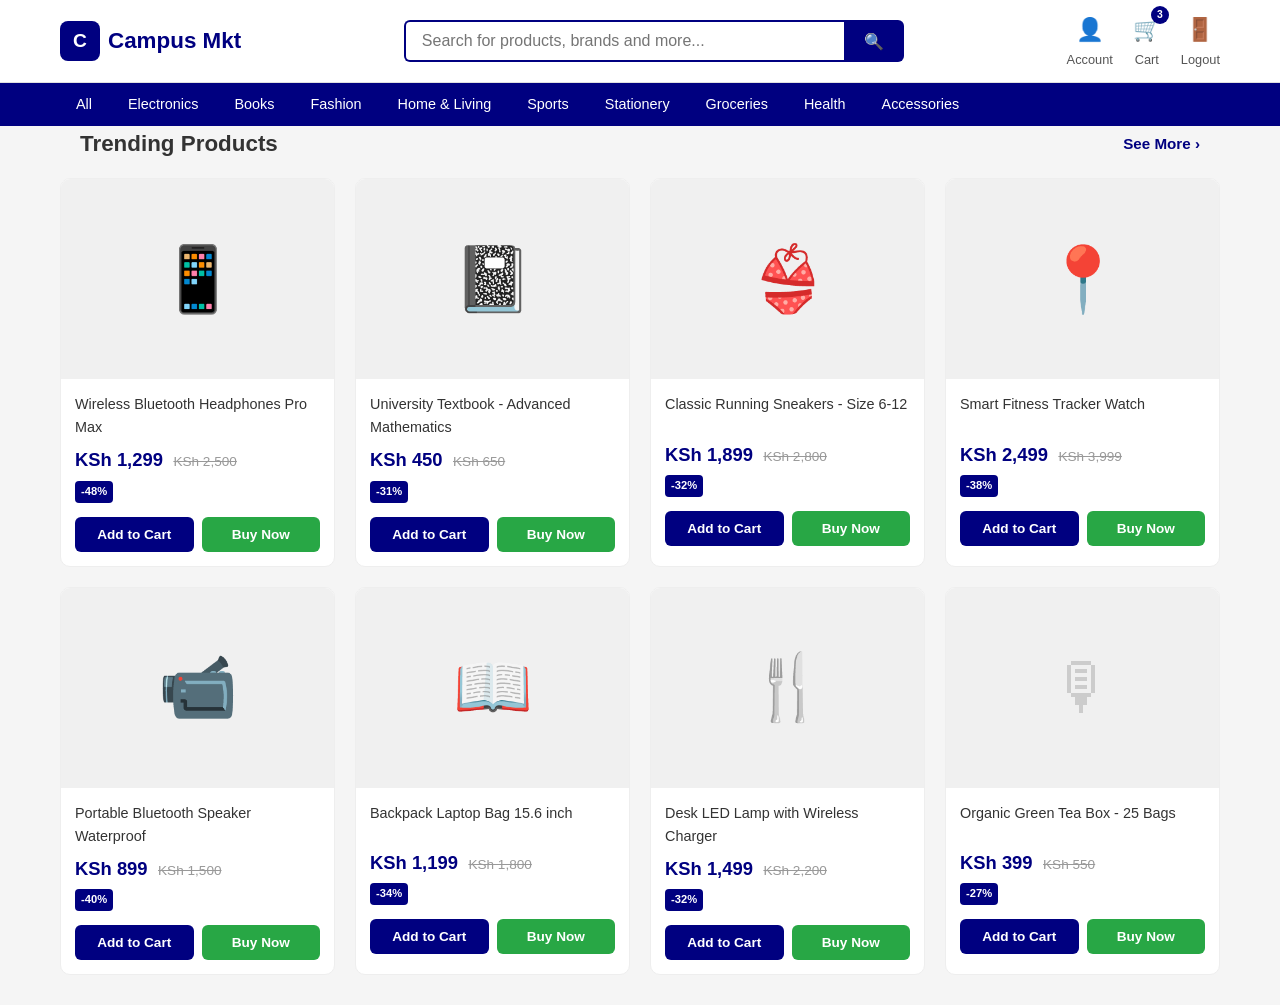
==== index.html @ e62d8bd2 "rename catalogue to index for vercel" ====
<!DOCTYPE html>
<html lang="en">
<head>
  <meta charset="UTF-8">
  <meta name="viewport" content="width=device-width, initial-scale=1.0">
  <title>Campus Marketplace</title>
  <link rel="stylesheet" href="styles.css">
</head>
<body>

  <!-- ===== TOP NAVIGATION ===== -->
  <nav class="top-nav">
    <div class="top-nav-inner">
      <a href="catalogue.html" class="nav-logo">
        <div class="logo-icon">C</div>
        <span class="logo-text">Campus Mkt</span>
      </a>
      <div class="nav-search">
        <input type="text" placeholder="Search for products, brands and more...">
        <button>&#128269;</button>
      </div>
      <div class="nav-actions">
        <a href="settings.html">
          <span class="icon">&#128100;</span>
          <span>Account</span>
        </a>
        <a href="checkout.html">
          <span class="icon">&#128722;</span>
          <span>Cart</span>
          <span class="badge">3</span>
        </a>
        <a href="logout.html">
          <span class="icon">&#128682;</span>
          <span>Logout</span>
        </a>
      </div>
    </div>
  </nav>

  <!-- ===== CATEGORY NAVIGATION ===== -->
  <div class="cat-nav">
    <div class="cat-nav-inner">
      <a href="#">All</a>
      <a href="#">Electronics</a>
      <a href="#">Books</a>
      <a href="#">Fashion</a>
      <a href="#">Home & Living</a>
      <a href="#">Sports</a>
      <a href="#">Stationery</a>
      <a href="#">Groceries</a>
      <a href="#">Health</a>
      <a href="#">Accessories</a>
    </div>
  </div>

  <!-- ===== HERO BANNER ===== -->

  <!-- ===== FEATURES ===== -->
   <!--
  <section class="features-section">
    <div class="features-grid">
      <div class="feature-card">
        <span class="feat-icon">&#128666;</span>
        <div class="feat-text">
          <h4>Free Campus Delivery</h4>
          <p>Same-day delivery within campus premises</p>
        </div>
      </div>
      <div class="feature-card">
        <span class="feat-icon">&#128737;</span>
        <div class="feat-text">
          <h4>Secure Payments</h4>
          <p>Safe and trusted payment methods</p>
        </div>
      </div>
      <div class="feature-card">
        <span class="feat-icon">&#128172;</span>
        <div class="feat-text">
          <h4>24/7 Support</h4>
          <p>Round-the-clock customer assistance</p>
        </div>
      </div>
    </div>
  </section>
-->
  <!-- ===== CATEGORIES ===== -->
   <!--
  <section class="categories-section">
    <div class="section-header">
      <h2>Shop by Category</h2>
      <a href="#">View All &#8250;</a>
    </div>
    <div class="category-grid">
      <div class="category-item">
        <div class="cat-icon">&#128187;</div>
        <div class="cat-name">Electronics</div>
      </div>
      <div class="category-item">
        <div class="cat-icon">&#128218;</div>
        <div class="cat-name">Books</div>
      </div>
      <div class="category-item">
        <div class="cat-icon">&#128085;</div>
        <div class="cat-name">Fashion</div>
      </div>
      <div class="category-item">
        <div class="cat-icon">&#128715;</div>
        <div class="cat-name">Home</div>
      </div>
      <div class="category-item">
        <div class="cat-icon">&#9889;</div>
        <div class="cat-name">Sports</div>
      </div>
      <div class="category-item">
        <div class="cat-icon">&#128393;</div>
        <div class="cat-name">Stationery</div>
      </div>
      <div class="category-item">
        <div class="cat-icon">&#129379;</div>
        <div class="cat-name">Groceries</div>
      </div>
      <div class="category-item">
        <div class="cat-icon">&#128148;</div>
        <div class="cat-name">Health</div>
      </div>
    </div>
  </section>
-->
  <!-- ===== TRENDING PRODUCTS ===== -->
  <section class="products-section" id="products">
    <div class="section-header">
      <h2>Trending Products</h2>
      <a href="#">See More &#8250;</a>
    </div>
    <div class="product-grid">
      <div class="product-card">
        <div class="product-img">&#128241;</div>
        <div class="product-info">
          <div class="product-title">Wireless Bluetooth Headphones Pro Max</div>
          <div>
            <span class="product-price">KSh 1,299</span>
            <span class="product-old-price">KSh 2,500</span>
          </div>
          <span class="product-discount">-48%</span>
        </div>
        <div class="product-actions">
          <button class="btn-add-cart">Add to Cart</button>
          <button class="btn-buy-now">Buy Now</button>
        </div>
      </div>
      <div class="product-card">
        <div class="product-img">&#128211;</div>
        <div class="product-info">
          <div class="product-title">University Textbook - Advanced Mathematics</div>
          <div>
            <span class="product-price">KSh 450</span>
            <span class="product-old-price">KSh 650</span>
          </div>
          <span class="product-discount">-31%</span>
        </div>
        <div class="product-actions">
          <button class="btn-add-cart">Add to Cart</button>
          <button class="btn-buy-now">Buy Now</button>
        </div>
      </div>
      <div class="product-card">
        <div class="product-img">&#128089;</div>
        <div class="product-info">
          <div class="product-title">Classic Running Sneakers - Size 6-12</div>
          <div>
            <span class="product-price">KSh 1,899</span>
            <span class="product-old-price">KSh 2,800</span>
          </div>
          <span class="product-discount">-32%</span>
        </div>
        <div class="product-actions">
          <button class="btn-add-cart">Add to Cart</button>
          <button class="btn-buy-now">Buy Now</button>
        </div>
      </div>
      <div class="product-card">
        <div class="product-img">&#128205;</div>
        <div class="product-info">
          <div class="product-title">Smart Fitness Tracker Watch</div>
          <div>
            <span class="product-price">KSh 2,499</span>
            <span class="product-old-price">KSh 3,999</span>
          </div>
          <span class="product-discount">-38%</span>
        </div>
        <div class="product-actions">
          <button class="btn-add-cart">Add to Cart</button>
          <button class="btn-buy-now">Buy Now</button>
        </div>
      </div>
      <div class="product-card">
        <div class="product-img">&#128249;</div>
        <div class="product-info">
          <div class="product-title">Portable Bluetooth Speaker Waterproof</div>
          <div>
            <span class="product-price">KSh 899</span>
            <span class="product-old-price">KSh 1,500</span>
          </div>
          <span class="product-discount">-40%</span>
        </div>
        <div class="product-actions">
          <button class="btn-add-cart">Add to Cart</button>
          <button class="btn-buy-now">Buy Now</button>
        </div>
      </div>
      <div class="product-card">
        <div class="product-img">&#128214;</div>
        <div class="product-info">
          <div class="product-title">Backpack Laptop Bag 15.6 inch</div>
          <div>
            <span class="product-price">KSh 1,199</span>
            <span class="product-old-price">KSh 1,800</span>
          </div>
          <span class="product-discount">-34%</span>
        </div>
        <div class="product-actions">
          <button class="btn-add-cart">Add to Cart</button>
          <button class="btn-buy-now">Buy Now</button>
        </div>
      </div>
      <div class="product-card">
        <div class="product-img">&#127860;</div>
        <div class="product-info">
          <div class="product-title">Desk LED Lamp with Wireless Charger</div>
          <div>
            <span class="product-price">KSh 1,499</span>
            <span class="product-old-price">KSh 2,200</span>
          </div>
          <span class="product-discount">-32%</span>
        </div>
        <div class="product-actions">
          <button class="btn-add-cart">Add to Cart</button>
          <button class="btn-buy-now">Buy Now</button>
        </div>
      </div>
      <div class="product-card">
        <div class="product-img">&#127897;</div>
        <div class="product-info">
          <div class="product-title">Organic Green Tea Box - 25 Bags</div>
          <div>
            <span class="product-price">KSh 399</span>
            <span class="product-old-price">KSh 550</span>
          </div>
          <span class="product-discount">-27%</span>
        </div>
        <div class="product-actions">
          <button class="btn-add-cart">Add to Cart</button>
          <button class="btn-buy-now">Buy Now</button>
        </div>
      </div>
    </div>
  </section>

  <!-- ===== FOOTER ===== -->
   <!--
  <footer class="site-footer">
    <div class="footer-inner">
      <div class="footer-col">
        <h4>Shop</h4>
        <ul>
          <li><a href="#">New Arrivals</a></li>
          <li><a href="#">Best Sellers</a></li>
          <li><a href="#">Discounts</a></li>
          <li><a href="#">Gift Cards</a></li>
        </ul>
      </div>
      <div class="footer-col">
        <h4>Help</h4>
        <ul>
          <li><a href="#">Shipping & Delivery</a></li>
          <li><a href="#">Returns</a></li>
          <li><a href="#">Track Order</a></li>
          <li><a href="#">FAQ</a></li>
        </ul>
      </div>
      <div class="footer-col">
        <h4>Account</h4>
        <ul>
          <li><a href="settings.html">My Account</a></li>
          <li><a href="checkout.html">Orders</a></li>
          <li><a href="settings.html">Addresses</a></li>
          <li><a href="logout.html">Log Out</a></li>
        </ul>
      </div>
      <div class="footer-col">
        <h4>About</h4>
        <ul>
          <li><a href="#">About Us</a></li>
          <li><a href="#">Careers</a></li>
          <li><a href="#">Blog</a></li>
          <li><a href="#">Contact</a></li>
        </ul>
      </div>
    </div>
    <div class="footer-bottom">
      &copy; 2026 Campus Marketplace. All rights reserved.
    </div>
  </footer>
-->
</body>
</html>
---- styles.css ----
/* ============================================
   Campus Marketplace — Shared Styles
   Inspired by Jumia.com
   ============================================ */

/* --- Reset & Base --- */
*, *::before, *::after {
  margin: 0;
  padding: 0;
  box-sizing: border-box;
}

html {
  font-size: 16px;
  scroll-behavior: smooth;
}

body {
  font-family: 'Segoe UI', Tahoma, Geneva, Verdana, sans-serif;
  background-color: #f5f5f5;
  color: #333;
  line-height: 1.6;
  min-height: 100vh;
}

a {
  text-decoration: none;
  color: inherit;
}

ul {
  list-style: none;
}

img {
  max-width: 100%;
  display: block;
}

button {
  cursor: pointer;
  border: none;
  font-family: inherit;
}

input, select, textarea {
  font-family: inherit;
  font-size: 1rem;
}

/* --- Top Navigation Bar --- */
.top-nav {
  background-color: #fff;
  border-bottom: 1px solid #e0e0e0;
  position: sticky;
  top: 0;
  z-index: 1000;
}

.top-nav-inner {
  max-width: 1200px;
  margin: 0 auto;
  display: flex;
  align-items: center;
  justify-content: space-between;
  padding: 12px 20px;
  gap: 20px;
}

.nav-logo {
  display: flex;
  align-items: center;
  gap: 8px;
  flex-shrink: 0;
}

.nav-logo .logo-icon {
  width: 40px;
  height: 40px;
  background-color: #000080;
  border-radius: 8px;
  display: flex;
  align-items: center;
  justify-content: center;
  color: #fff;
  font-weight: 700;
  font-size: 1.2rem;
}

.nav-logo .logo-text {
  font-size: 1.4rem;
  font-weight: 700;
  color: #000080;
}

.nav-search {
  flex: 1;
  max-width: 500px;
  display: flex;
}

.nav-search input {
  flex: 1;
  padding: 10px 16px;
  border: 2px solid #000080;
  border-right: none;
  border-radius: 6px 0 0 6px;
  outline: none;
}

.nav-search button {
  padding: 10px 20px;
  background-color: #000080;
  color: #fff;
  border-radius: 0 6px 6px 0;
  font-size: 1rem;
  transition: background 0.2s;
}

.nav-search button:hover {
  background-color: #000080;
}

.nav-actions {
  display: flex;
  align-items: center;
  gap: 20px;
  flex-shrink: 0;
}

.nav-actions a {
  display: flex;
  flex-direction: column;
  align-items: center;
  font-size: 0.8rem;
  color: #555;
  transition: color 0.2s;
  position: relative;
}

.nav-actions a:hover {
  color: #000080;
}

.nav-actions a .icon {
  font-size: 1.4rem;
  margin-bottom: 2px;
}

.nav-actions a .badge {
  position: absolute;
  top: -6px;
  right: -8px;
  background-color: #000080;
  color: #fff;
  font-size: 0.65rem;
  font-weight: 700;
  width: 18px;
  height: 18px;
  border-radius: 50%;
  display: flex;
  align-items: center;
  justify-content: center;
}

/* --- Secondary Nav (Categories) --- */
.cat-nav {
  background-color: #000080;
}

.cat-nav-inner {
  max-width: 1200px;
  margin: 0 auto;
  padding: 0 20px;
  display: flex;
  align-items: center;
  gap: 4px;
  overflow-x: auto;
}

.cat-nav a {
  color: #fff;
  padding: 10px 16px;
  font-size: 0.9rem;
  font-weight: 500;
  white-space: nowrap;
  transition: background 0.2s;
}

.cat-nav a:hover {
  background-color: rgba(255,255,255,0.2);
}

/* --- Hero Banner --- */
/*
.hero {
  max-width: 1200px;
  margin: 20px auto;
  padding: 0 20px;
}

.hero-slider {
  display: flex;
  border-radius: 12px;
  overflow: hidden;
  position: relative;
  height: 320px;
  background: linear-gradient(135deg, #000080 0%, #ff8a3d 50%, #ffb366 100%);
  align-items: center;
  justify-content: center;
}

.hero-content {
  text-align: center;
  color: #fff;
  padding: 40px;
}

.hero-content h1 {
  font-size: 2.8rem;
  font-weight: 800;
  margin-bottom: 12px;
  text-shadow: 0 2px 8px rgba(0,0,0,0.2);
}

.hero-content p {
  font-size: 1.2rem;
  margin-bottom: 24px;
  opacity: 0.95;
}

.hero-btn {
  display: inline-block;
  padding: 14px 36px;
  background-color: #fff;
  color: #000080;
  border-radius: 30px;
  font-weight: 700;
  font-size: 1rem;
  transition: transform 0.2s, box-shadow 0.2s;
}

.hero-btn:hover {
  transform: translateY(-2px);
  box-shadow: 0 6px 20px rgba(0,0,0,0.15);
}
  */
/* --- Section Titles --- */
.section-header {
  max-width: 1200px;
  margin: 0 auto;
  padding: 0 20px;
  display: flex;
  align-items: center;
  justify-content: space-between;
  margin-bottom: 16px;
}

.section-header h2 {
  font-size: 1.4rem;
  font-weight: 700;
  color: #333;
}

.section-header a {
  color: #000080;
  font-size: 0.95rem;
  font-weight: 600;
}

/* --- Product Grid --- */
.products-section {
  max-width: 1200px;
  margin: 0 auto 30px;
  padding: 0 20px;
}

.product-grid {
  display: grid;
  grid-template-columns: repeat(auto-fill, minmax(220px, 1fr));
  gap: 20px;
}

.product-card {
  background-color: #fff;
  border-radius: 10px;
  overflow: hidden;
  transition: transform 0.2s, box-shadow 0.2s;
  border: 1px solid #eee;
}

.product-card:hover {
  transform: translateY(-4px);
  box-shadow: 0 8px 24px rgba(0,0,0,0.1);
}

.product-card .product-img {
  width: 100%;
  height: 200px;
  object-fit: cover;
  background-color: #f0f0f0;
  display: flex;
  align-items: center;
  justify-content: center;
  font-size: 4rem;
  color: #ccc;
}

.product-card .product-info {
  padding: 14px;
}

.product-card .product-title {
  font-size: 0.9rem;
  color: #333;
  margin-bottom: 6px;
  display: -webkit-box;
  
  -webkit-box-orient: vertical;
  overflow: hidden;
  min-height: 2.8em;
}

.product-card .product-price {
  font-size: 1.15rem;
  font-weight: 700;
  color: #000080;
}

.product-card .product-old-price {
  font-size: 0.85rem;
  color: #999;
  text-decoration: line-through;
  margin-left: 6px;
}

.product-card .product-discount {
  display: inline-block;
  background-color: #000080;
  color: #fff;
  font-size: 0.7rem;
  font-weight: 700;
  padding: 2px 6px;
  border-radius: 4px;
  margin-top: 6px;
}

.product-card .product-actions {
  padding: 0 14px 14px;
  display: flex;
  gap: 8px;
}

.btn-add-cart {
  flex: 1;
  padding: 10px;
  background-color: #000080;
  color: #fff;
  border-radius: 6px;
  font-weight: 600;
  font-size: 0.85rem;
  transition: background 0.2s;
}

.btn-add-cart:hover {
  background-color: #e04d05;
}

.btn-buy-now {
  flex: 1;
  padding: 10px;
  background-color: #28a745;
  color: #fff;
  border-radius: 6px;
  font-weight: 600;
  font-size: 0.85rem;
  transition: background 0.2s;
}

.btn-buy-now:hover {
  background-color: #218838;
}

/* --- Categories Section --- */
.categories-section {
  max-width: 1200px;
  margin: 0 auto 30px;
  padding: 0 20px;
}

.category-grid {
  display: grid;
  grid-template-columns: repeat(auto-fill, minmax(150px, 1fr));
  gap: 16px;
}

.category-item {
  background-color: #fff;
  border-radius: 10px;
  padding: 20px 10px;
  text-align: center;
  border: 1px solid #eee;
  transition: transform 0.2s, box-shadow 0.2s;
  cursor: pointer;
}

.category-item:hover {
  transform: translateY(-3px);
  box-shadow: 0 6px 18px rgba(0,0,0,0.08);
  border-color: #000080;
}

.category-item .cat-icon {
  font-size: 2.5rem;
  margin-bottom: 8px;
}

.category-item .cat-name {
  font-size: 0.85rem;
  font-weight: 600;
  color: #333;
}

/* --- Features Banner --- */
.features-section {
  max-width: 1200px;
  margin: 0 auto 30px;
  padding: 0 20px;
}

.features-grid {
  display: grid;
  grid-template-columns: repeat(auto-fit, minmax(250px, 1fr));
  gap: 20px;
}

.feature-card {
  background-color: #fff;
  border-radius: 10px;
  padding: 24px;
  display: flex;
  align-items: center;
  gap: 16px;
  border: 1px solid #eee;
}

.feature-card .feat-icon {
  font-size: 2.2rem;
  flex-shrink: 0;
}

.feature-card .feat-text h4 {
  font-size: 1rem;
  font-weight: 700;
  margin-bottom: 4px;
}

.feature-card .feat-text p {
  font-size: 0.85rem;
  color: #777;
}

/* --- Footer --- */
/*
.site-footer {
  background-color: #2d2d2d;
  color: #ccc;
  margin-top: 40px;
}

.footer-inner {
  max-width: 1200px;
  margin: 0 auto;
  padding: 40px 20px;
  display: grid;
  grid-template-columns: repeat(auto-fit, minmax(200px, 1fr));
  gap: 30px;
}

.footer-col h4 {
  color: #fff;
  font-size: 1rem;
  margin-bottom: 16px;
}

.footer-col ul li {
  margin-bottom: 8px;
}

.footer-col ul li a {
  color: #aaa;
  font-size: 0.85rem;
  transition: color 0.2s;
}

.footer-col ul li a:hover {
  color: #000080;
}

.footer-bottom {
  border-top: 1px solid #444;
  text-align: center;
  padding: 16px 20px;
  font-size: 0.85rem;
  color: #888;
}
*/

/* checkout*/

/* --- Checkout Page Styles --- */
.checkout-layout {
  max-width: 1200px;
  margin: 20px auto;
  padding: 0 20px;
  display: grid;
  grid-template-columns: 1fr 380px;
  gap: 24px;
  align-items: start;
}

.checkout-main {
  background-color: #fff;
  border-radius: 10px;
  padding: 28px;
  border: 1px solid #eee;
}

.checkout-main h2 {
  font-size: 1.3rem;
  font-weight: 700;
  margin-bottom: 20px;
  padding-bottom: 12px;
  border-bottom: 2px solid #f0f0f0;
}
.checkout-img{
width: 100px;
height: 100px;
}
.form-group {
  margin-bottom: 18px;
}

.form-group label {
  display: block;
  font-weight: 600;
  font-size: 0.9rem;
  margin-bottom: 6px;
  color: #444;
}

.form-group input,
.form-group select,
.form-group textarea {
  width: 100%;
  padding: 12px 14px;
  border: 2px solid #e0e0e0;
  border-radius: 8px;
  outline: none;
  transition: border-color 0.2s;
}

.form-group input:focus,
.form-group select:focus,
.form-group textarea:focus {
  border-color: #000080;
}

.form-row {
  display: grid;
  grid-template-columns: 1fr 1fr;
  gap: 16px;
}

.checkout-sidebar {
  background-color: #fff;
  border-radius: 10px;
  padding: 24px;
  border: 1px solid #eee;
  position: sticky;
  top: 90px;
}

.checkout-sidebar h3 {
  font-size: 1.1rem;
  font-weight: 700;
  margin-bottom: 16px;
}

.order-item {
  display: flex;
  gap: 12px;
  padding: 12px 0;
  border-bottom: 1px solid #f0f0f0;
}

.order-item .oi-img {
  width: 60px;
  height: 60px;
  background-color: #f0f0f0;
  border-radius: 8px;
  display: flex;
  align-items: center;
  justify-content: center;
  font-size: 1.8rem;
  color: #ccc;
  flex-shrink: 0;
}

.order-item .oi-details {
  flex: 1;
}

.order-item .oi-title {
  font-size: 0.85rem;
  font-weight: 600;
  margin-bottom: 2px;
}

.order-item .oi-qty {
  font-size: 0.8rem;
  color: #888;
}

.order-item .oi-price {
  font-size: 0.9rem;
  font-weight: 700;
  color: #000080;
}

.summary-row {
  display: flex;
  justify-content: space-between;
  padding: 8px 0;
  font-size: 0.9rem;
  color: #555;
}

.summary-row.total {
  font-size: 1.15rem;
  font-weight: 700;
  color: #333;
  border-top: 2px solid #f0f0f0;
  padding-top: 12px;
  margin-top: 8px;
}

.summary-row.total .price {
  color: #000080;
}

.btn-checkout {
  width: 100%;
  padding: 14px;
  background-color: #000080;
  color: #fff;
  border-radius: 8px;
  font-size: 1.05rem;
  font-weight: 700;
  margin-top: 20px;
  transition: background 0.2s;
}

.btn-checkout:hover {
  background-color: #e04d05;
}

.payment-methods {
  display: flex;
  gap: 10px;
  margin-top: 16px;
}

.payment-methods label {
  flex: 1;
  display: flex;
  align-items: center;
  justify-content: center;
  gap: 6px;
  padding: 10px;
  border: 2px solid #e0e0e0;
  border-radius: 8px;
  cursor: pointer;
  font-size: 0.85rem;
  font-weight: 600;
  transition: border-color 0.2s;
}

.payment-methods label:hover,
.payment-methods input:checked + label {
  border-color: #000080;
  background-color: #fff5f0;
}



  .checkout-layout {
    grid-template-columns: 1fr;
  }

  .checkout-sidebar {
    position: static;
  }


/*settings*/

/* --- Settings Page Styles --- */
.settings-layout {
  max-width: 900px;
  margin: 20px auto;
  padding: 0 20px;
}

.settings-card {
  background-color: #fff;
  border-radius: 10px;
  border: 1px solid #eee;
  overflow: hidden;
  margin-bottom: 20px;
}

.settings-tabs {
  display: flex;
  background-color: #f8f8f8;
  border-bottom: 1px solid #eee;
  overflow-x: auto;
}

.settings-tabs button {
  padding: 14px 24px;
  font-size: 0.9rem;
  font-weight: 600;
  color: #666;
  background: none;
  border-bottom: 3px solid transparent;
  transition: color 0.2s, border-color 0.2s;
  white-space: nowrap;
}

.settings-tabs button.active,
.settings-tabs button:hover {
  color: #000080;
  border-bottom-color: #000080;
}

.settings-body {
  padding: 28px;
}

.settings-body h3 {
  font-size: 1.1rem;
  font-weight: 700;
  margin-bottom: 20px;
}

.profile-header {
  display: flex;
  align-items: center;
  gap: 20px;
  margin-bottom: 28px;
}

.profile-avatar {
  width: 80px;
  height: 80px;
  background-color: #000080;
  border-radius: 50%;
  display: flex;
  align-items: center;
  justify-content: center;
  color: #fff;
  font-size: 2rem;
  font-weight: 700;
  flex-shrink: 0;
}

.profile-details h3 {
  margin-bottom: 4px;
}

.profile-details p {
  color: #888;
  font-size: 0.9rem;
}

.toggle-row {
  display: flex;
  align-items: center;
  justify-content: space-between;
  padding: 16px 0;
  border-bottom: 1px solid #f0f0f0;
}

.toggle-row:last-child {
  border-bottom: none;
}

.toggle-row .toggle-info h4 {
  font-size: 0.95rem;
  font-weight: 600;
  margin-bottom: 2px;
}

.toggle-row .toggle-info p {
  font-size: 0.82rem;
  color: #888;
}

.toggle-switch {
  position: relative;
  width: 48px;
  height: 26px;
  flex-shrink: 0;
}

.toggle-switch input {
  opacity: 0;
  width: 0;
  height: 0;
}

.toggle-switch .slider {
  position: absolute;
  inset: 0;
  background-color: #ccc;
  border-radius: 26px;
  cursor: pointer;
  transition: background 0.3s;
}

.toggle-switch .slider::before {
  content: '';
  position: absolute;
  width: 20px;
  height: 20px;
  background-color: #fff;
  border-radius: 50%;
  top: 3px;
  left: 3px;
  transition: transform 0.3s;
}

.toggle-switch input:checked + .slider {
  background-color: #000080;
}

.toggle-switch input:checked + .slider::before {
  transform: translateX(22px);
}

.btn-save {
  display: inline-block;
  padding: 12px 32px;
  background-color: #000080;
  color: #fff;
  border-radius: 8px;
  font-weight: 700;
  font-size: 0.95rem;
  margin-top: 20px;
  transition: background 0.2s;
}

.btn-save:hover {
  background-color: #e04d05;
}
/*  Logout Page Style */

.logout-page {
  display: flex;
  align-items: center;
  justify-content: center;
  min-height: calc(100vh - 160px);
  padding: 20px;
}

.logout-card {
  background-color: #fff;
  border-radius: 12px;
  padding: 48px 40px;
  text-align: center;
  max-width: 440px;
  width: 100%;
  border: 1px solid #eee;
  box-shadow: 0 4px 20px rgba(0,0,0,0.06);
}

.logout-icon {
  font-size: 4rem;
  margin-bottom: 16px;
}

.logout-card h1 {
  font-size: 1.6rem;
  font-weight: 700;
  margin-bottom: 10px;
  color: #333;
}

.logout-card p {
  color: #777;
  font-size: 0.95rem;
  margin-bottom: 28px;
  line-height: 1.6;
}

.logout-actions {
  display: flex;
  gap: 12px;
  justify-content: center;
}

.btn-logout-confirm {
  padding: 14px 36px;
  background-color: #000080;
  color: #fff;
  border-radius: 8px;
  font-weight: 700;
  font-size: 1rem;
  transition: background 0.2s;
}

.btn-logout-confirm:hover {
  background-color: #0606d3;
}

.btn-cancel {
  padding: 14px 36px;
  background-color: #f0f0f0;
  color: #555;
  border-radius: 8px;
  font-weight: 700;
  font-size: 1rem;
  transition: background 0.2s;
}

.btn-cancel:hover {
  background-color: #e0e0e0;
}

/* --- Responsive --- */
@media (max-width: 768px) {
  .top-nav-inner {
    flex-wrap: wrap;
  }

  .nav-search {
    order: 3;
    max-width: 100%;
    width: 100%;
  }

  .hero-slider {
    height: 220px;
  }

  .hero-content h1 {
    font-size: 1.8rem;
  }
/*
  .checkout-layout {
    grid-template-columns: 1fr;
  }

  .checkout-sidebar {
    position: static;
  }
*/
  .form-row {
    grid-template-columns: 1fr;
  }

  .product-grid {
    grid-template-columns: repeat(auto-fill, minmax(160px, 1fr));
  }
}
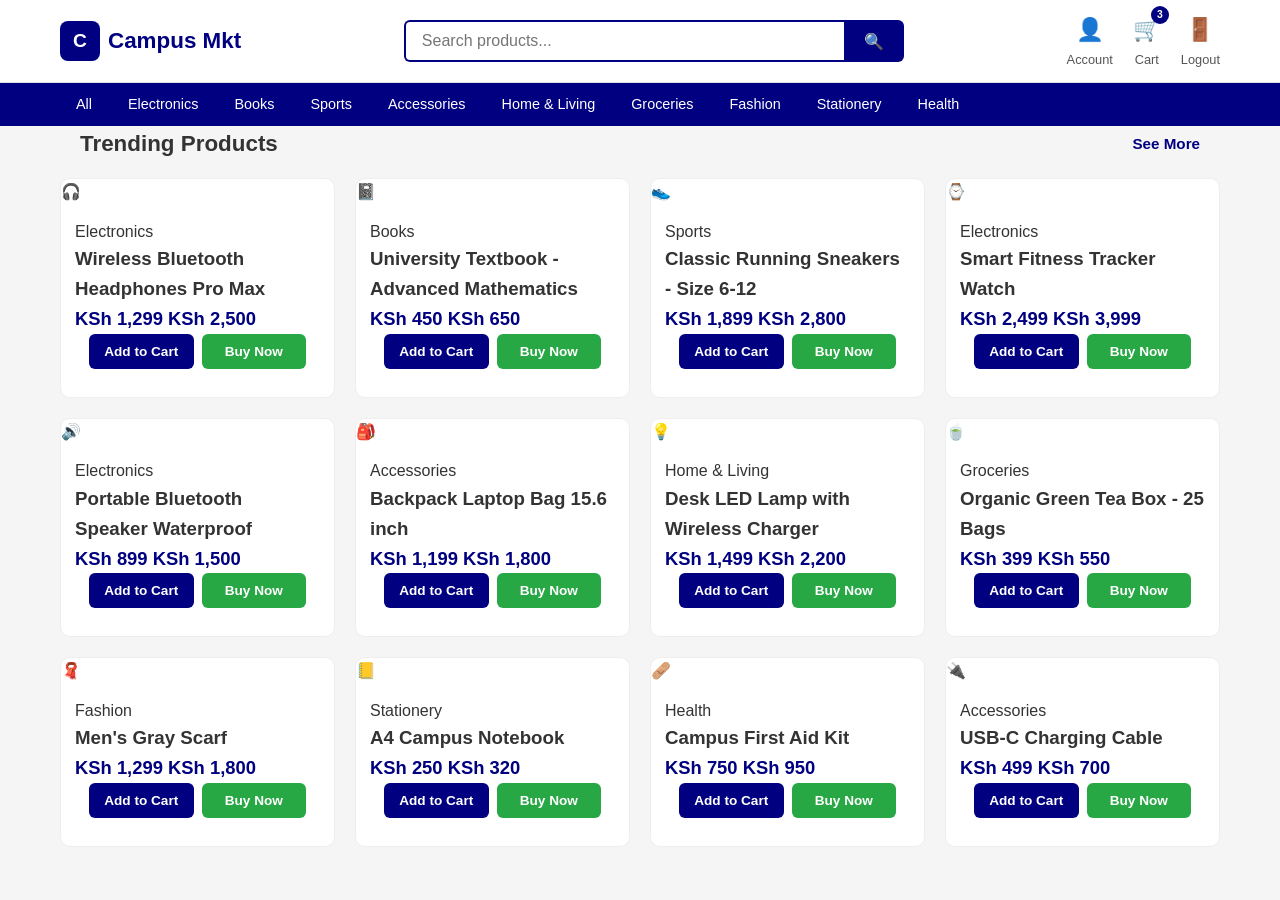
==== commit 639e72c9: ".." ====
--- a/index.html
+++ b/index.html
@@ -11,12 +11,16 @@
   <!-- ===== TOP NAVIGATION ===== -->
   <nav class="top-nav">
     <div class="top-nav-inner">
-      <a href="catalogue.html" class="nav-logo">
+      <a href="index.html" class="nav-logo">
         <div class="logo-icon">C</div>
         <span class="logo-text">Campus Mkt</span>
       </a>
       <div class="nav-search">
-        <input type="text" placeholder="Search for products, brands and more...">
+        <input
+        type="search"
+        placeholder="Search products..."
+        aria-label="Search products"
+    >
         <button>&#128269;</button>
       </div>
       <div class="nav-actions">
@@ -40,16 +44,16 @@
   <!-- ===== CATEGORY NAVIGATION ===== -->
   <div class="cat-nav">
     <div class="cat-nav-inner">
-      <a href="#">All</a>
-      <a href="#">Electronics</a>
-      <a href="#">Books</a>
-      <a href="#">Fashion</a>
-      <a href="#">Home & Living</a>
-      <a href="#">Sports</a>
-      <a href="#">Stationery</a>
-      <a href="#">Groceries</a>
-      <a href="#">Health</a>
-      <a href="#">Accessories</a>
+      <a href="#" data-category="All">All</a>
+      <a href="#" data-category="Electronics">Electronics</a>
+      <a href="#" data-category="Books">Books</a>
+      <a href="#" data-category="Sports">Sports</a>
+      <a href="#" data-category="Accessories">Accessories</a>
+      <a href="#" data-category="Home & Living">Home & Living</a>
+      <a href="#" data-category="Groceries">Groceries</a>
+      <a href="#" data-category="Fashion">Fashion</a>
+      <a href="#" data-category="Stationery">Stationery</a>
+      <a href="#" data-category="Health">Health</a>
     </div>
   </div>
 
@@ -130,177 +134,13 @@
   <section class="products-section" id="products">
     <div class="section-header">
       <h2>Trending Products</h2>
-      <a href="#">See More &#8250;</a>
+      <a href="#products">See More </a>
     </div>
-    <div class="product-grid">
-      <div class="product-card">
-        <div class="product-img">&#128241;</div>
-        <div class="product-info">
-          <div class="product-title">Wireless Bluetooth Headphones Pro Max</div>
-          <div>
-            <span class="product-price">KSh 1,299</span>
-            <span class="product-old-price">KSh 2,500</span>
-          </div>
-          <span class="product-discount">-48%</span>
-        </div>
-        <div class="product-actions">
-          <button class="btn-add-cart">Add to Cart</button>
-          <button class="btn-buy-now">Buy Now</button>
-        </div>
-      </div>
-      <div class="product-card">
-        <div class="product-img">&#128211;</div>
-        <div class="product-info">
-          <div class="product-title">University Textbook - Advanced Mathematics</div>
-          <div>
-            <span class="product-price">KSh 450</span>
-            <span class="product-old-price">KSh 650</span>
-          </div>
-          <span class="product-discount">-31%</span>
-        </div>
-        <div class="product-actions">
-          <button class="btn-add-cart">Add to Cart</button>
-          <button class="btn-buy-now">Buy Now</button>
-        </div>
-      </div>
-      <div class="product-card">
-        <div class="product-img">&#128089;</div>
-        <div class="product-info">
-          <div class="product-title">Classic Running Sneakers - Size 6-12</div>
-          <div>
-            <span class="product-price">KSh 1,899</span>
-            <span class="product-old-price">KSh 2,800</span>
-          </div>
-          <span class="product-discount">-32%</span>
-        </div>
-        <div class="product-actions">
-          <button class="btn-add-cart">Add to Cart</button>
-          <button class="btn-buy-now">Buy Now</button>
-        </div>
-      </div>
-      <div class="product-card">
-        <div class="product-img">&#128205;</div>
-        <div class="product-info">
-          <div class="product-title">Smart Fitness Tracker Watch</div>
-          <div>
-            <span class="product-price">KSh 2,499</span>
-            <span class="product-old-price">KSh 3,999</span>
-          </div>
-          <span class="product-discount">-38%</span>
-        </div>
-        <div class="product-actions">
-          <button class="btn-add-cart">Add to Cart</button>
-          <button class="btn-buy-now">Buy Now</button>
-        </div>
-      </div>
-      <div class="product-card">
-        <div class="product-img">&#128249;</div>
-        <div class="product-info">
-          <div class="product-title">Portable Bluetooth Speaker Waterproof</div>
-          <div>
-            <span class="product-price">KSh 899</span>
-            <span class="product-old-price">KSh 1,500</span>
-          </div>
-          <span class="product-discount">-40%</span>
-        </div>
-        <div class="product-actions">
-          <button class="btn-add-cart">Add to Cart</button>
-          <button class="btn-buy-now">Buy Now</button>
-        </div>
-      </div>
-      <div class="product-card">
-        <div class="product-img">&#128214;</div>
-        <div class="product-info">
-          <div class="product-title">Backpack Laptop Bag 15.6 inch</div>
-          <div>
-            <span class="product-price">KSh 1,199</span>
-            <span class="product-old-price">KSh 1,800</span>
-          </div>
-          <span class="product-discount">-34%</span>
-        </div>
-        <div class="product-actions">
-          <button class="btn-add-cart">Add to Cart</button>
-          <button class="btn-buy-now">Buy Now</button>
-        </div>
-      </div>
-      <div class="product-card">
-        <div class="product-img">&#127860;</div>
-        <div class="product-info">
-          <div class="product-title">Desk LED Lamp with Wireless Charger</div>
-          <div>
-            <span class="product-price">KSh 1,499</span>
-            <span class="product-old-price">KSh 2,200</span>
-          </div>
-          <span class="product-discount">-32%</span>
-        </div>
-        <div class="product-actions">
-          <button class="btn-add-cart">Add to Cart</button>
-          <button class="btn-buy-now">Buy Now</button>
-        </div>
-      </div>
-      <div class="product-card">
-        <div class="product-img">&#127897;</div>
-        <div class="product-info">
-          <div class="product-title">Organic Green Tea Box - 25 Bags</div>
-          <div>
-            <span class="product-price">KSh 399</span>
-            <span class="product-old-price">KSh 550</span>
-          </div>
-          <span class="product-discount">-27%</span>
-        </div>
-        <div class="product-actions">
-          <button class="btn-add-cart">Add to Cart</button>
-          <button class="btn-buy-now">Buy Now</button>
-        </div>
-      </div>
+    <div class="product-grid" aria-live="polite">
+        
     </div>
   </section>
 
-  <!-- ===== FOOTER ===== -->
-   <!--
-  <footer class="site-footer">
-    <div class="footer-inner">
-      <div class="footer-col">
-        <h4>Shop</h4>
-        <ul>
-          <li><a href="#">New Arrivals</a></li>
-          <li><a href="#">Best Sellers</a></li>
-          <li><a href="#">Discounts</a></li>
-          <li><a href="#">Gift Cards</a></li>
-        </ul>
-      </div>
-      <div class="footer-col">
-        <h4>Help</h4>
-        <ul>
-          <li><a href="#">Shipping & Delivery</a></li>
-          <li><a href="#">Returns</a></li>
-          <li><a href="#">Track Order</a></li>
-          <li><a href="#">FAQ</a></li>
-        </ul>
-      </div>
-      <div class="footer-col">
-        <h4>Account</h4>
-        <ul>
-          <li><a href="settings.html">My Account</a></li>
-          <li><a href="checkout.html">Orders</a></li>
-          <li><a href="settings.html">Addresses</a></li>
-          <li><a href="logout.html">Log Out</a></li>
-        </ul>
-      </div>
-      <div class="footer-col">
-        <h4>About</h4>
-        <ul>
-          <li><a href="#">About Us</a></li>
-          <li><a href="#">Careers</a></li>
-          <li><a href="#">Blog</a></li>
-          <li><a href="#">Contact</a></li>
-        </ul>
-      </div>
-    </div>
-    <div class="footer-bottom">
-      &copy; 2026 Campus Marketplace. All rights reserved.
-    </div>
-  </footer>
--->
+<script src="app.js"></script>
 </body>
 </html>
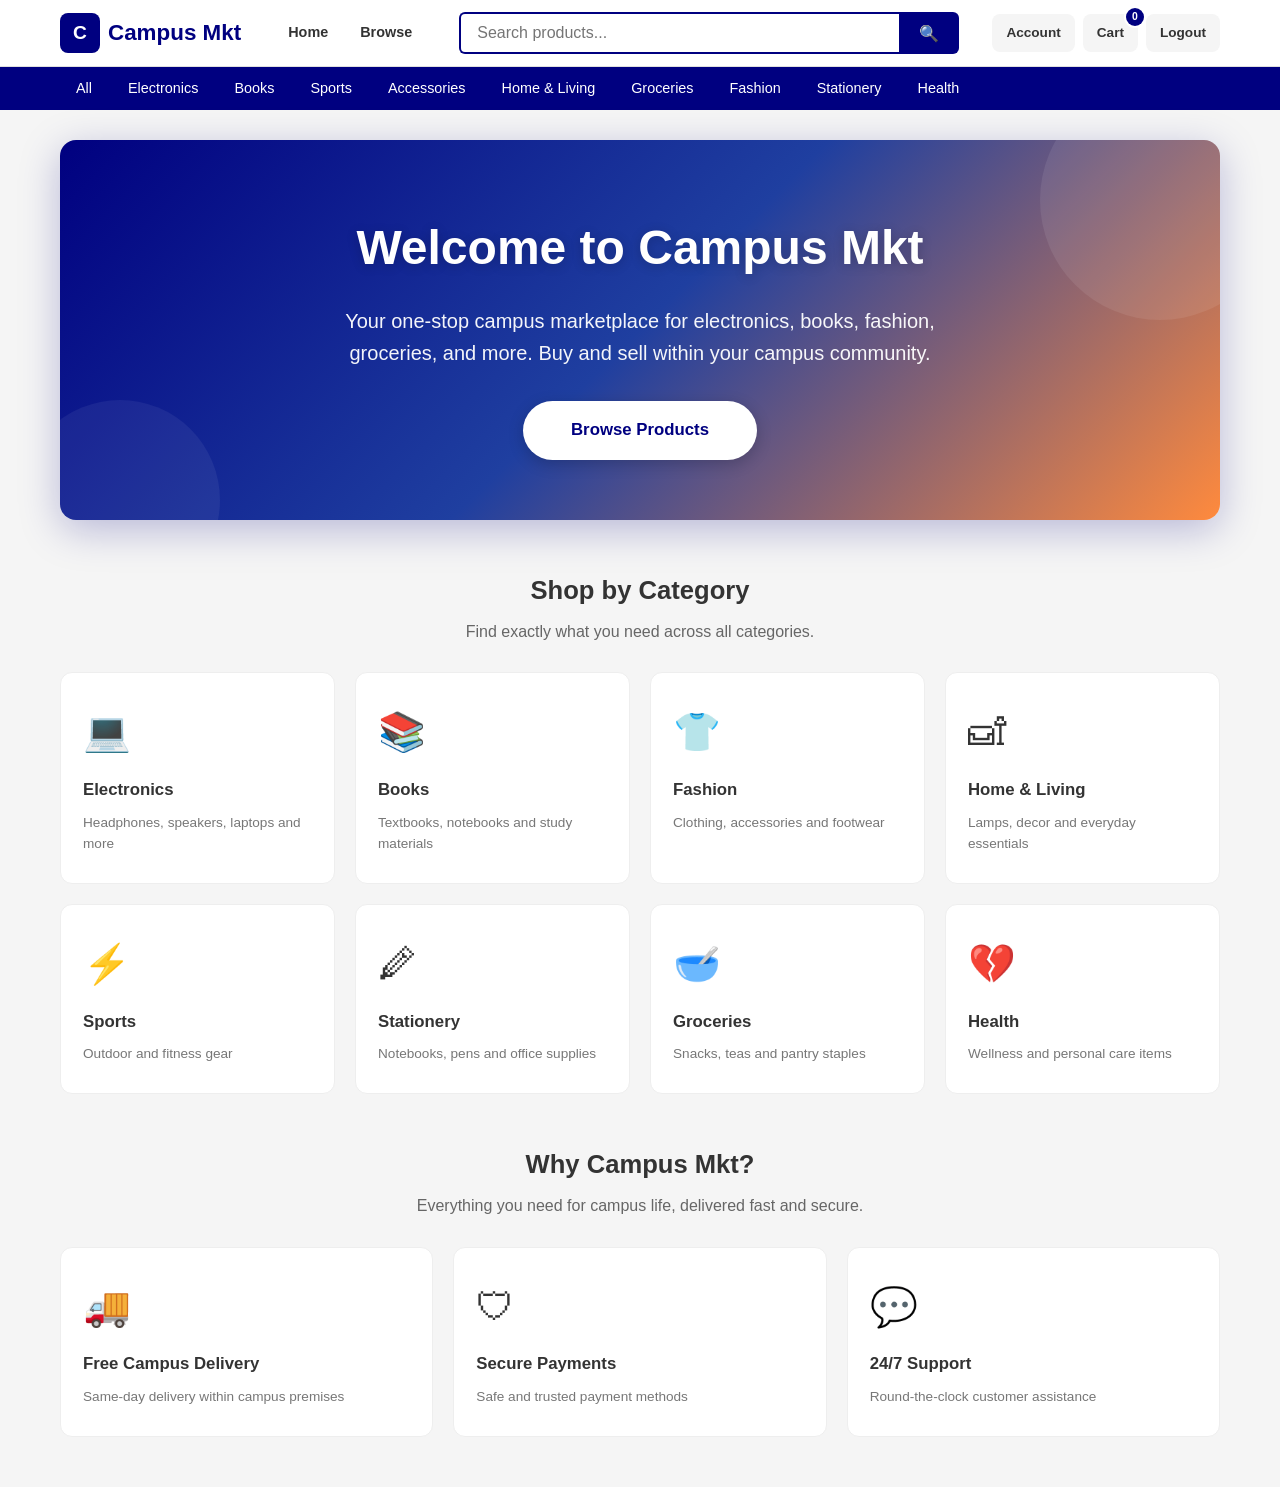
==== commit 90acf31c: "home" ====
--- a/index.html
+++ b/index.html
@@ -15,6 +15,10 @@
         <div class="logo-icon">C</div>
         <span class="logo-text">Campus Mkt</span>
       </a>
+      <div class="nav-links">
+        <a href="index.html" class="nav-link">Home</a>
+        <a href="catalogue.html" class="nav-link">Browse</a>
+      </div>
       <div class="nav-search">
         <input
         type="search"
@@ -24,17 +28,14 @@
         <button>&#128269;</button>
       </div>
       <div class="nav-actions">
-        <a href="settings.html">
-          <span class="icon">&#128100;</span>
+        <a href="settings.html" class="nav-action">
           <span>Account</span>
         </a>
-        <a href="checkout.html">
-          <span class="icon">&#128722;</span>
+        <a href="checkout.html" class="nav-action">
           <span>Cart</span>
-          <span class="badge">3</span>
+          <span class="cart-badge">3</span>
         </a>
-        <a href="logout.html">
-          <span class="icon">&#128682;</span>
+        <a href="logout.html" class="nav-action">
           <span>Logout</span>
         </a>
       </div>
@@ -57,87 +58,81 @@
     </div>
   </div>
 
-  <!-- ===== HERO BANNER ===== -->
+  <!-- ===== LANDING HERO ===== -->
+  <section class="landing-page">
+    <div class="landing-hero">
+      <h1>Welcome to Campus Mkt</h1>
+      <p>Your one-stop campus marketplace for electronics, books, fashion, groceries, and more. Buy and sell within your campus community.</p>
+      <a href="catalogue.html" class="landing-cta">Browse Products</a>
+    </div>
 
-  <!-- ===== FEATURES ===== -->
-   <!--
-  <section class="features-section">
-    <div class="features-grid">
-      <div class="feature-card">
-        <span class="feat-icon">&#128666;</span>
-        <div class="feat-text">
-          <h4>Free Campus Delivery</h4>
+    <div class="landing-section">
+      <h2>Shop by Category</h2>
+      <p>Find exactly what you need across all categories.</p>
+      <div class="landing-cards">
+        <a href="catalogue.html" class="landing-card">
+          <div class="card-icon">&#128187;</div>
+          <h3>Electronics</h3>
+          <p>Headphones, speakers, laptops and more</p>
+        </a>
+        <a href="catalogue.html" class="landing-card">
+          <div class="card-icon">&#128218;</div>
+          <h3>Books</h3>
+          <p>Textbooks, notebooks and study materials</p>
+        </a>
+        <a href="catalogue.html" class="landing-card">
+          <div class="card-icon">&#128085;</div>
+          <h3>Fashion</h3>
+          <p>Clothing, accessories and footwear</p>
+        </a>
+        <a href="catalogue.html" class="landing-card">
+          <div class="card-icon">&#128715;</div>
+          <h3>Home & Living</h3>
+          <p>Lamps, decor and everyday essentials</p>
+        </a>
+        <a href="catalogue.html" class="landing-card">
+          <div class="card-icon">&#9889;</div>
+          <h3>Sports</h3>
+          <p>Outdoor and fitness gear</p>
+        </a>
+        <a href="catalogue.html" class="landing-card">
+          <div class="card-icon">&#128393;</div>
+          <h3>Stationery</h3>
+          <p>Notebooks, pens and office supplies</p>
+        </a>
+        <a href="catalogue.html" class="landing-card">
+          <div class="card-icon">&#129379;</div>
+          <h3>Groceries</h3>
+          <p>Snacks, teas and pantry staples</p>
+        </a>
+        <a href="catalogue.html" class="landing-card">
+          <div class="card-icon">&#128148;</div>
+          <h3>Health</h3>
+          <p>Wellness and personal care items</p>
+        </a>
+      </div>
+    </div>
+
+    <div class="landing-section">
+      <h2>Why Campus Mkt?</h2>
+      <p>Everything you need for campus life, delivered fast and secure.</p>
+      <div class="landing-cards">
+        <div class="landing-card">
+          <div class="card-icon">&#128666;</div>
+          <h3>Free Campus Delivery</h3>
           <p>Same-day delivery within campus premises</p>
         </div>
-      </div>
-      <div class="feature-card">
-        <span class="feat-icon">&#128737;</span>
-        <div class="feat-text">
-          <h4>Secure Payments</h4>
+        <div class="landing-card">
+          <div class="card-icon">&#128737;</div>
+          <h3>Secure Payments</h3>
           <p>Safe and trusted payment methods</p>
         </div>
-      </div>
-      <div class="feature-card">
-        <span class="feat-icon">&#128172;</span>
-        <div class="feat-text">
-          <h4>24/7 Support</h4>
+        <div class="landing-card">
+          <div class="card-icon">&#128172;</div>
+          <h3>24/7 Support</h3>
           <p>Round-the-clock customer assistance</p>
         </div>
       </div>
-    </div>
-  </section>
--->
-  <!-- ===== CATEGORIES ===== -->
-   <!--
-  <section class="categories-section">
-    <div class="section-header">
-      <h2>Shop by Category</h2>
-      <a href="#">View All &#8250;</a>
-    </div>
-    <div class="category-grid">
-      <div class="category-item">
-        <div class="cat-icon">&#128187;</div>
-        <div class="cat-name">Electronics</div>
-      </div>
-      <div class="category-item">
-        <div class="cat-icon">&#128218;</div>
-        <div class="cat-name">Books</div>
-      </div>
-      <div class="category-item">
-        <div class="cat-icon">&#128085;</div>
-        <div class="cat-name">Fashion</div>
-      </div>
-      <div class="category-item">
-        <div class="cat-icon">&#128715;</div>
-        <div class="cat-name">Home</div>
-      </div>
-      <div class="category-item">
-        <div class="cat-icon">&#9889;</div>
-        <div class="cat-name">Sports</div>
-      </div>
-      <div class="category-item">
-        <div class="cat-icon">&#128393;</div>
-        <div class="cat-name">Stationery</div>
-      </div>
-      <div class="category-item">
-        <div class="cat-icon">&#129379;</div>
-        <div class="cat-name">Groceries</div>
-      </div>
-      <div class="category-item">
-        <div class="cat-icon">&#128148;</div>
-        <div class="cat-name">Health</div>
-      </div>
-    </div>
-  </section>
--->
-  <!-- ===== TRENDING PRODUCTS ===== -->
-  <section class="products-section" id="products">
-    <div class="section-header">
-      <h2>Trending Products</h2>
-      <a href="#products">See More </a>
-    </div>
-    <div class="product-grid" aria-live="polite">
-        
     </div>
   </section>
 
--- a/styles.css
+++ b/styles.css
@@ -121,36 +121,58 @@
   background-color: #000080;
 }
 
+.nav-links {
+  display: flex;
+  align-items: center;
+  gap: 4px;
+  flex-shrink: 0;
+}
+
+.nav-link {
+  padding: 8px 14px;
+  font-size: 0.9rem;
+  font-weight: 600;
+  color: #333;
+  background-color: transparent;
+  border-radius: 8px;
+  transition: background 0.2s, color 0.2s;
+}
+
+.nav-link:hover {
+  background-color: #f0f0f0;
+  color: #000080;
+}
+
 .nav-actions {
   display: flex;
   align-items: center;
-  gap: 20px;
+  gap: 8px;
   flex-shrink: 0;
 }
 
-.nav-actions a {
-  display: flex;
-  flex-direction: column;
-  align-items: center;
-  font-size: 0.8rem;
-  color: #555;
-  transition: color 0.2s;
+.nav-action {
+  display: inline-flex;
+  align-items: center;
+  gap: 6px;
+  padding: 8px 14px;
+  font-size: 0.85rem;
+  font-weight: 600;
+  color: #333;
+  background-color: #f5f5f5;
+  border-radius: 8px;
+  transition: background 0.2s, color 0.2s;
   position: relative;
 }
 
-.nav-actions a:hover {
+.nav-action:hover {
+  background-color: #e4e4e4;
   color: #000080;
 }
 
-.nav-actions a .icon {
-  font-size: 1.4rem;
-  margin-bottom: 2px;
-}
-
-.nav-actions a .badge {
+.nav-action .cart-badge {
   position: absolute;
   top: -6px;
-  right: -8px;
+  right: -6px;
   background-color: #000080;
   color: #fff;
   font-size: 0.65rem;
@@ -161,6 +183,7 @@
   display: flex;
   align-items: center;
   justify-content: center;
+  box-shadow: 0 0 0 2px #fff;
 }
 
 /* --- Secondary Nav (Categories) --- */
@@ -277,7 +300,7 @@
 
 .product-grid {
   display: grid;
-  grid-template-columns: repeat(auto-fill, minmax(220px, 1fr));
+  grid-template-columns: repeat(4, 1fr);
   gap: 20px;
 }
 
@@ -287,6 +310,9 @@
   overflow: hidden;
   transition: transform 0.2s, box-shadow 0.2s;
   border: 1px solid #eee;
+  display: flex;
+  flex-direction: column;
+  min-height: 280px;
 }
 
 .product-card:hover {
@@ -294,37 +320,60 @@
   box-shadow: 0 8px 24px rgba(0,0,0,0.1);
 }
 
-.product-card .product-img {
+.product-card .product-img-local {
+  flex: 2;
+  min-height: 0;
+  background-color: #f0f0f0;
+  display: flex;
+  align-items: center;
+  justify-content: center;
+  overflow: hidden;
+}
+
+.product-card .product-img-local img {
   width: 100%;
-  height: 200px;
+  height: 100%;
   object-fit: cover;
-  background-color: #f0f0f0;
-  display: flex;
-  align-items: center;
-  justify-content: center;
-  font-size: 4rem;
+  display: block;
+}
+
+.product-card .product-img-fallback {
+  font-size: 2.5rem;
   color: #ccc;
 }
 
 .product-card .product-info {
-  padding: 14px;
+  flex: 1;
+  padding: 14px 12px;
+  display: flex;
+  flex-direction: column;
+  justify-content: space-between;
+}
+
+.product-card .product-category {
+  font-size: 0.7rem;
+  font-weight: 700;
+  text-transform: uppercase;
+  color: #000080;
+  letter-spacing: 0.5px;
 }
 
 .product-card .product-title {
-  font-size: 0.9rem;
+  font-size: 0.95rem;
   color: #333;
-  margin-bottom: 6px;
+  margin: 6px 0;
+  font-weight: 600;
   display: -webkit-box;
-  
   -webkit-box-orient: vertical;
   overflow: hidden;
-  min-height: 2.8em;
+  min-height: 2.6em;
 }
 
 .product-card .product-price {
-  font-size: 1.15rem;
+  font-size: 1.2rem;
   font-weight: 700;
   color: #000080;
+  margin-top: 6px;
 }
 
 .product-card .product-old-price {
@@ -346,7 +395,7 @@
 }
 
 .product-card .product-actions {
-  padding: 0 14px 14px;
+  margin-top: 12px;
   display: flex;
   gap: 8px;
 }
@@ -938,6 +987,142 @@
   background-color: #e0e0e0;
 }
 
+/* --- Landing Page --- */
+.landing-page {
+  max-width: 1200px;
+  margin: 0 auto;
+  padding: 0 20px;
+}
+
+.landing-hero {
+  margin: 30px auto 40px;
+  padding: 70px 30px 60px;
+  text-align: center;
+  background: linear-gradient(135deg, #000080 0%, #1f3fa0 50%, #ff8a3d 100%);
+  border-radius: 16px;
+  color: #fff;
+  box-shadow: 0 10px 40px rgba(0, 0, 128, 0.25);
+  position: relative;
+  overflow: hidden;
+}
+
+.landing-hero::before {
+  content: '';
+  position: absolute;
+  top: -60px;
+  right: -60px;
+  width: 240px;
+  height: 240px;
+  background: rgba(255, 255, 255, 0.08);
+  border-radius: 50%;
+}
+
+.landing-hero::after {
+  content: '';
+  position: absolute;
+  bottom: -80px;
+  left: -40px;
+  width: 200px;
+  height: 200px;
+  background: rgba(255, 255, 255, 0.06);
+  border-radius: 50%;
+}
+
+.landing-hero h1 {
+  font-size: 3rem;
+  font-weight: 800;
+  color: #fff;
+  margin-bottom: 18px;
+  position: relative;
+  text-shadow: 0 2px 12px rgba(0, 0, 0, 0.2);
+}
+
+.landing-hero p {
+  font-size: 1.25rem;
+  color: rgba(255, 255, 255, 0.95);
+  max-width: 680px;
+  margin: 0 auto 32px;
+  position: relative;
+  line-height: 1.6;
+}
+
+.landing-cta {
+  display: inline-block;
+  padding: 16px 48px;
+  background-color: #fff;
+  color: #000080;
+  border-radius: 30px;
+  font-weight: 700;
+  font-size: 1.05rem;
+  transition: background 0.2s, transform 0.2s, box-shadow 0.2s;
+  position: relative;
+  box-shadow: 0 4px 16px rgba(0, 0, 0, 0.2);
+}
+
+.landing-cta:hover {
+  background-color: #ff8a3d;
+  color: #fff;
+  transform: translateY(-3px);
+  box-shadow: 0 8px 24px rgba(0, 0, 0, 0.25);
+}
+
+.landing-section {
+  margin: 50px 0;
+  text-align: center;
+}
+
+.landing-section h2 {
+  font-size: 1.6rem;
+  font-weight: 700;
+  color: #333;
+  margin-bottom: 8px;
+}
+
+.landing-section p {
+  color: #666;
+  margin-bottom: 28px;
+}
+
+.landing-cards {
+  display: grid;
+  grid-template-columns: repeat(auto-fit, minmax(220px, 1fr));
+  gap: 20px;
+  text-align: left;
+}
+
+.landing-card {
+  background-color: #fff;
+  border-radius: 12px;
+  padding: 28px 22px;
+  border: 1px solid #eee;
+  transition: transform 0.2s, box-shadow 0.2s;
+  cursor: pointer;
+}
+
+.landing-card:hover {
+  transform: translateY(-4px);
+  box-shadow: 0 8px 24px rgba(0,0,0,0.1);
+  border-color: #000080;
+}
+
+.landing-card .card-icon {
+  font-size: 2.4rem;
+  margin-bottom: 14px;
+}
+
+.landing-card h3 {
+  font-size: 1.05rem;
+  font-weight: 700;
+  color: #333;
+  margin-bottom: 8px;
+}
+
+.landing-card p {
+  font-size: 0.85rem;
+  color: #777;
+  margin: 0;
+}
+
 /* --- Responsive --- */
 @media (max-width: 768px) {
   .top-nav-inner {
@@ -950,6 +1135,44 @@
     width: 100%;
   }
 
+  .nav-links,
+  .nav-actions {
+    width: 100%;
+    justify-content: center;
+    flex-wrap: wrap;
+  }
+
+  .nav-link,
+  .nav-action {
+    padding: 6px 10px;
+    font-size: 0.8rem;
+  }
+
+  .nav-action .icon,
+  .nav-action span:not(.cart-badge) {
+    display: none;
+  }
+
+  .landing-hero {
+    margin: 20px auto 30px;
+    padding: 50px 20px 40px;
+  }
+
+  .landing-hero h1 {
+    font-size: 2rem;
+  }
+
+  .landing-hero p {
+    font-size: 1.05rem;
+  }
+
+  .landing-cta {
+    padding: 12px 32px;
+    font-size: 0.95rem;
+  }
+}
+
+@media (max-width: 768px) {
   .hero-slider {
     height: 220px;
   }
@@ -957,20 +1180,33 @@
   .hero-content h1 {
     font-size: 1.8rem;
   }
-/*
-  .checkout-layout {
-    grid-template-columns: 1fr;
-  }
-
-  .checkout-sidebar {
-    position: static;
-  }
-*/
+
   .form-row {
     grid-template-columns: 1fr;
   }
 
   .product-grid {
-    grid-template-columns: repeat(auto-fill, minmax(160px, 1fr));
-  }
-}
+    grid-template-columns: repeat(auto-fill, minmax(140px, 1fr));
+    gap: 12px;
+  }
+
+  .product-card {
+    min-height: 220px;
+  }
+
+  .product-card .product-img-local {
+    flex: 2;
+  }
+
+  .product-card .product-info {
+    padding: 10px;
+  }
+
+  .product-card .product-title {
+    font-size: 0.8rem;
+  }
+
+  .product-card .product-price {
+    font-size: 1rem;
+  }
+}
